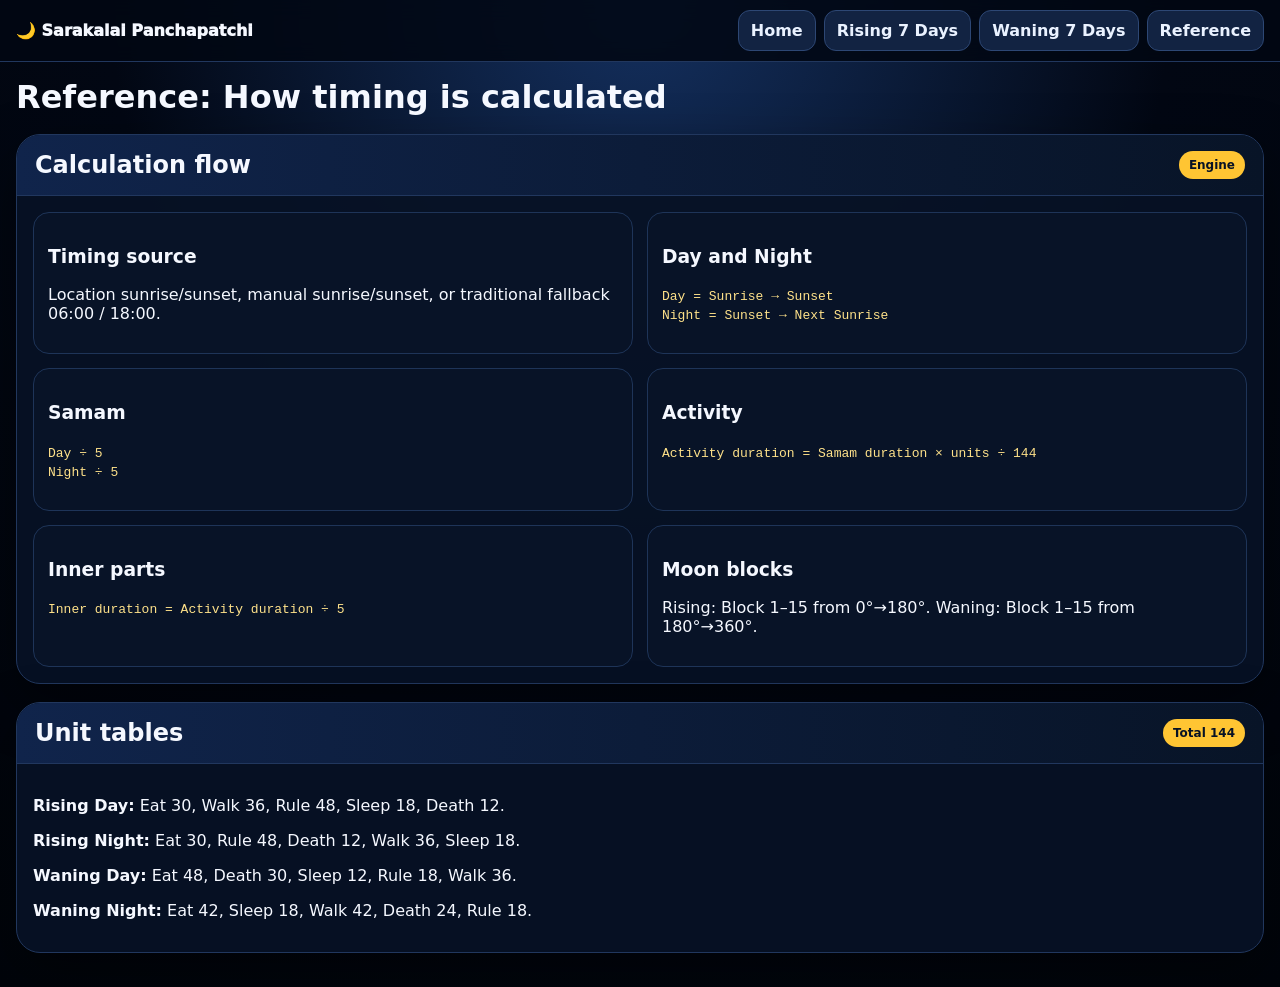
==== reference.html @ bf4cdbe2 "Add files via upload" ====
<!doctype html><html lang="en"><head><meta charset="utf-8"><meta name="viewport" content="width=device-width,initial-scale=1"><title>Panchapatchi Reference</title><link rel="stylesheet" href="assets/css/style.css"></head><body><nav class="nav"><div class="nav-inner"><div class="brand">🌙 Sarakalai Panchapatchi</div><div class="menu"><a class="btn" href="index.html">Home</a><a class="btn" href="rising.html">Rising 7 Days</a><a class="btn" href="waning.html">Waning 7 Days</a><a class="btn" href="reference.html">Reference</a></div></div></nav><main class="wrap"><h1>Reference: How timing is calculated</h1><section class="section"><div class="section-head"><h2>Calculation flow</h2><span class="badge">Engine</span></div><div class="pad ref-grid"><div class="formula"><h3>Timing source</h3><p>Location sunrise/sunset, manual sunrise/sunset, or traditional fallback 06:00 / 18:00.</p></div><div class="formula"><h3>Day and Night</h3><p><code>Day = Sunrise → Sunset</code><br><code>Night = Sunset → Next Sunrise</code></p></div><div class="formula"><h3>Samam</h3><p><code>Day ÷ 5</code><br><code>Night ÷ 5</code></p></div><div class="formula"><h3>Activity</h3><p><code>Activity duration = Samam duration × units ÷ 144</code></p></div><div class="formula"><h3>Inner parts</h3><p><code>Inner duration = Activity duration ÷ 5</code></p></div><div class="formula"><h3>Moon blocks</h3><p>Rising: Block 1–15 from 0°→180°. Waning: Block 1–15 from 180°→360°.</p></div></div></section><section class="section"><div class="section-head"><h2>Unit tables</h2><span class="badge">Total 144</span></div><div class="pad"><p><b>Rising Day:</b> Eat 30, Walk 36, Rule 48, Sleep 18, Death 12.</p><p><b>Rising Night:</b> Eat 30, Rule 48, Death 12, Walk 36, Sleep 18.</p><p><b>Waning Day:</b> Eat 48, Death 30, Sleep 12, Rule 18, Walk 36.</p><p><b>Waning Night:</b> Eat 42, Sleep 18, Walk 42, Death 24, Rule 18.</p></div></section></main><script src="assets/js/app.js"></script></body></html>
---- assets/css/style.css ----
:root{--bg:#020713;--panel:#071225;--line:#21375e;--text:#f5f8ff;--muted:#a9bee6;--gold:#ffc533;--red:#ff668a;--blue:#4cc9ff;--green:#3ee6ad;--violet:#ad8cff}
*{box-sizing:border-box}body{margin:0;background:radial-gradient(circle at top,#14305f 0,#020713 45%,#01040a 100%);color:var(--text);font-family:system-ui,-apple-system,Segoe UI,sans-serif}.wrap{max-width:1450px;margin:auto;padding:16px}.nav{position:sticky;top:0;z-index:20;background:#020713dd;backdrop-filter:blur(10px);border-bottom:1px solid var(--line)}.nav-inner{max-width:1450px;margin:auto;padding:10px 16px;display:flex;justify-content:space-between;gap:10px;align-items:center}.brand{font-weight:950}.menu{display:flex;gap:8px;flex-wrap:wrap}.btn,button{background:#122342;color:#eaf2ff;border:1px solid #2d4774;padding:10px 12px;border-radius:12px;font-weight:900;text-decoration:none;cursor:pointer}.primary{background:var(--gold)!important;color:#071225!important}.hero{display:grid;grid-template-columns:1.2fr .8fr;gap:18px;margin-top:18px}.panel,.section{border:1px solid var(--line);background:#071225ee;border-radius:24px;box-shadow:0 20px 55px #0006;overflow:hidden}.pad{padding:16px}h1{margin:0 0 8px;font-size:32px}.lead{color:var(--muted);line-height:1.45}.section{margin:18px 0}.section-head{padding:16px 18px;background:linear-gradient(90deg,#10244b,#081427);display:flex;justify-content:space-between;gap:12px;align-items:center;border-bottom:1px solid var(--line)}.section-head h2{margin:0}.badge{background:var(--gold);color:#071225;border-radius:999px;padding:7px 10px;font-weight:900;font-size:12px}.current{border-color:var(--gold);box-shadow:0 0 38px #ffc53322}.current-grid{display:grid;grid-template-columns:118px 1fr;gap:16px;align-items:center}.current-icon{font-size:76px;width:118px;height:118px;border-radius:30px;background:#101f3c;display:grid;place-items:center;border:1px solid #324c78}.current-title{font-size:27px;font-weight:950}.current-path{color:var(--muted);font-size:13px}.big-count{font-size:34px;font-weight:950;color:var(--gold);margin-top:8px}.progress{height:12px;background:#071123;border:1px solid #20385e;border-radius:99px;overflow:hidden;margin-top:12px}.bar{height:100%;background:linear-gradient(90deg,var(--gold),#fff0a0);width:0%}.micro-grid{display:grid;grid-template-columns:repeat(5,1fr);gap:8px;margin-top:12px}.micro{border:1px solid #2b4169;background:#0c1930;border-radius:14px;padding:9px;text-align:center;font-size:12px;font-weight:900}.micro.active{border-color:var(--gold);background:#ffc53322}.micro small{display:block;color:var(--muted);font-size:10px}.stats,.context{display:grid;grid-template-columns:repeat(4,1fr);gap:10px;margin-top:14px}.stat,.context div{background:#091831;border:1px solid #1d3154;border-radius:16px;padding:10px}.stat b,.context small{display:block;font-size:11px;color:var(--muted);text-transform:uppercase}.stat span,.context b{font-weight:900}.controls{display:flex;gap:8px;flex-wrap:wrap;margin-top:14px}.input-panel{background:#091831;border:1px solid #1d3154;border-radius:16px;padding:12px;margin-top:12px}.input-panel input{padding:10px;border-radius:10px;border:1px solid #2d4774;background:#081327;color:white;margin:6px 6px 6px 0}.status{background:#0a1832;border:1px solid #2d4774;border-radius:16px;padding:10px 12px;font-size:13px}.status b{display:block}.moon-wheel{position:relative;height:320px;max-width:360px;margin:auto}.moon-dot{position:absolute;width:36px;height:36px;border-radius:50%;background:#0b1831;border:1px solid #324c78;color:#dbe8ff;display:grid;place-items:center;font-size:11px;font-weight:900}.moon-dot.active{background:var(--gold);color:#071225;box-shadow:0 0 28px #ffc533cc;transform:scale(1.15)}.moon-center{position:absolute;left:50%;top:50%;transform:translate(-50%,-50%);text-align:center}.moon-center .moon{font-size:64px}.moon-center b{display:block}.card-list{display:grid;gap:12px}.timeline-card{border:1px solid #2b4169;background:#0c1930;border-radius:20px;padding:14px}.timeline-card.active{border-color:var(--gold);box-shadow:0 0 25px #ffc53333}.topline{display:flex;justify-content:space-between;color:#bfd3ff;font-size:12px;font-weight:850}.body{display:grid;grid-template-columns:88px 1fr;gap:12px;align-items:center;margin-top:8px}.birdbig{width:88px;height:88px;border-radius:22px;background:#101f3c;display:grid;place-items:center;font-size:56px;border:1px solid #31476e}.name{font-size:21px;font-weight:950}.time{font-weight:850;margin-top:4px}.grid7{display:grid;grid-template-columns:repeat(7,minmax(185px,1fr));gap:12px;padding:14px}.day-card{background:#08152c;border:1px solid #1c3154;border-radius:20px;overflow:hidden}.day-head{padding:12px;background:#0d1d3b;border-bottom:1px solid #20375d}.day-head span{display:block;color:var(--muted);font-size:12px}.birdpair{display:grid;gap:8px;padding:10px}.role-card{background:#0d1930;border:1px solid #263b61;border-radius:18px;padding:10px;text-align:center}.role-card.adhi{border-top:5px solid var(--gold)}.role-card.padu{border-top:5px solid var(--red)}.role-card .emoji{font-size:48px}.role-card .role{font-size:10px;color:var(--muted);font-weight:900}.role-card .bname{font-weight:950}.tree{padding:14px}.tree details{border:1px solid #1d3154;border-radius:16px;background:#08152c;margin:10px 0;overflow:hidden}.tree summary{cursor:pointer;padding:12px 14px;font-weight:950;background:#0d1d3b}.tree details details{margin:10px 12px;background:#0a1832}.samam{padding:14px 16px;border-top:1px solid #172945}.samam-title{display:flex;justify-content:space-between;margin-bottom:10px}.card-row{display:flex;gap:10px;overflow-x:auto}.mini-card{min-width:190px;border:1px solid #2b4169;background:#0c1930;border-radius:18px;padding:12px}.bird-img{height:88px;font-size:56px;display:grid;place-items:center;border-radius:18px;background:#101f3c;border:1px solid #31476e}.activity{font-size:18px;font-weight:950}.units{font-size:22px;color:var(--gold);font-weight:950}.eat{border-top:5px solid var(--gold)}.walk{border-top:5px solid var(--blue)}.rule{border-top:5px solid var(--green)}.sleep{border-top:5px solid var(--violet)}.death{border-top:5px solid var(--red)}.ref-grid{display:grid;grid-template-columns:repeat(2,1fr);gap:14px}.formula{background:#081327;border:1px solid #1e3458;border-radius:16px;padding:14px}.formula code{color:#ffe28a}@media(max-width:1050px){.hero{grid-template-columns:1fr}.grid7{grid-template-columns:repeat(3,1fr)}.ref-grid{grid-template-columns:1fr}}@media(max-width:760px){.wrap{padding:12px}.nav-inner{align-items:flex-start;flex-direction:column}.grid7{grid-template-columns:1fr}.current-grid{grid-template-columns:88px 1fr}.current-icon{width:88px;height:88px;font-size:56px}.stats,.context{grid-template-columns:repeat(2,1fr)}h1{font-size:25px}.big-count{font-size:27px}.body{grid-template-columns:72px 1fr}.birdbig{width:72px;height:72px;font-size:46px}}

.moon-card-detail{margin-top:12px}
.tithi-track{position:relative;height:230px;margin-top:12px;border:1px solid #21375e;border-radius:28px;background:linear-gradient(180deg,#08152c,#050b18);overflow:hidden}
.tithi-row{position:absolute;left:12px;right:12px;display:grid;grid-template-columns:repeat(16,1fr);gap:4px}
.tithi-row.top{top:18px}.tithi-row.bottom{bottom:18px}
.tithi-item{min-width:0;border:1px solid #263b61;background:#0d1930;border-radius:14px;padding:7px 4px;text-align:center;font-size:10px;font-weight:900;color:#cfe0ff}
.tithi-item .emoji{display:block;font-size:19px;line-height:1.1;margin-bottom:2px}
.tithi-item.active{background:var(--gold);color:#071225;border-color:var(--gold);box-shadow:0 0 24px rgba(255,197,51,.65);transform:scale(1.05)}
.tithi-line-label{position:absolute;left:50%;transform:translateX(-50%);font-size:12px;color:var(--muted);font-weight:900;text-align:center}
.tithi-line-label.top-label{top:105px}.tithi-line-label.bottom-label{top:126px}
.moon-detail-grid{display:grid;grid-template-columns:repeat(2,1fr);gap:8px;margin-top:12px}
.moon-detail-grid div{background:#091831;border:1px solid #1d3154;border-radius:14px;padding:10px}
.moon-detail-grid small{display:block;color:var(--muted);font-size:10px;text-transform:uppercase;font-weight:900}
.moon-detail-grid b{display:block;margin-top:3px;font-size:14px}
@media(max-width:760px){
.tithi-track{height:280px}.tithi-row{grid-template-columns:repeat(8,1fr)}
.tithi-row.top{top:12px}.tithi-row.bottom{bottom:12px}
.tithi-line-label.top-label{top:129px}.tithi-line-label.bottom-label{top:151px}
.moon-detail-grid{grid-template-columns:1fr}
}

.live-card{border:1px solid var(--gold);background:linear-gradient(180deg,#0d1b35,#050b18);border-radius:26px;box-shadow:0 0 42px rgba(255,197,51,.18);overflow:hidden}
.live-card-head{display:flex;justify-content:space-between;gap:12px;align-items:flex-start;padding:16px 18px;border-bottom:1px solid #263b61;background:linear-gradient(90deg,#10244b,#081427)}
.live-card-head h1{font-size:24px;margin:0 0 4px}.live-card-head .tithi-title{color:var(--gold);font-weight:950;font-size:18px}.tiny-btn{padding:8px 10px;font-size:12px;border-radius:999px}.live-section{padding:14px 18px;border-bottom:1px solid #172945}.live-section:last-child{border-bottom:0}
.tithi-strip{display:flex;align-items:center;gap:6px;overflow-x:auto;padding:6px 2px}.tithi-dot{min-width:24px;height:24px;border-radius:50%;background:#0d1930;border:1px solid #31476e;display:grid;place-items:center;font-size:10px;font-weight:900;color:#cfe0ff}.tithi-dot.active{background:var(--gold);color:#071225;border-color:var(--gold);box-shadow:0 0 22px rgba(255,197,51,.7);transform:scale(1.15)}.tithi-end{font-size:12px;color:var(--muted);font-weight:900;white-space:nowrap}.tithi-caption{text-align:center;color:var(--muted);font-size:11px;font-weight:900;margin-top:4px}
.live-info-grid{display:grid;grid-template-columns:repeat(2,1fr);gap:8px}.live-info-grid div{background:#091831;border:1px solid #1d3154;border-radius:14px;padding:10px}.live-info-grid small{display:block;color:var(--muted);font-size:10px;text-transform:uppercase;font-weight:900}.live-info-grid b{display:block;margin-top:3px;font-size:14px}
.role-inline{display:grid;grid-template-columns:repeat(3,1fr);gap:8px}.role-inline div{background:#091831;border:1px solid #1d3154;border-radius:14px;padding:10px}.role-inline small{display:block;color:var(--muted);font-size:10px;text-transform:uppercase;font-weight:900}.role-inline b{display:block;margin-top:3px}.activity-live{display:grid;grid-template-columns:92px 1fr;gap:14px;align-items:center}.activity-live .bird-now{width:92px;height:92px;border-radius:24px;background:#101f3c;border:1px solid #31476e;display:grid;place-items:center;font-size:60px}.activity-name{font-size:25px;font-weight:950}.remaining{font-size:31px;color:var(--gold);font-weight:950;margin:6px 0}.duration-line{color:#dbe8ff;font-weight:900;margin-bottom:8px}.percent-line{color:var(--muted);font-size:12px;font-weight:900;margin-top:5px}.inner-dots{display:flex;gap:8px;margin-top:12px;align-items:center}.inner-dot{width:24px;height:24px;border-radius:50%;border:1px solid #31476e;background:#0d1930}.inner-dot.done{background:#31476e}.inner-dot.active{background:var(--gold);border-color:var(--gold);box-shadow:0 0 18px rgba(255,197,51,.7);transform:scale(1.18)}
@media(max-width:760px){.activity-live{grid-template-columns:74px 1fr}.activity-live .bird-now{width:74px;height:74px;font-size:48px}.activity-name{font-size:20px}.remaining{font-size:25px}.role-inline{grid-template-columns:1fr}.live-info-grid{grid-template-columns:1fr}}
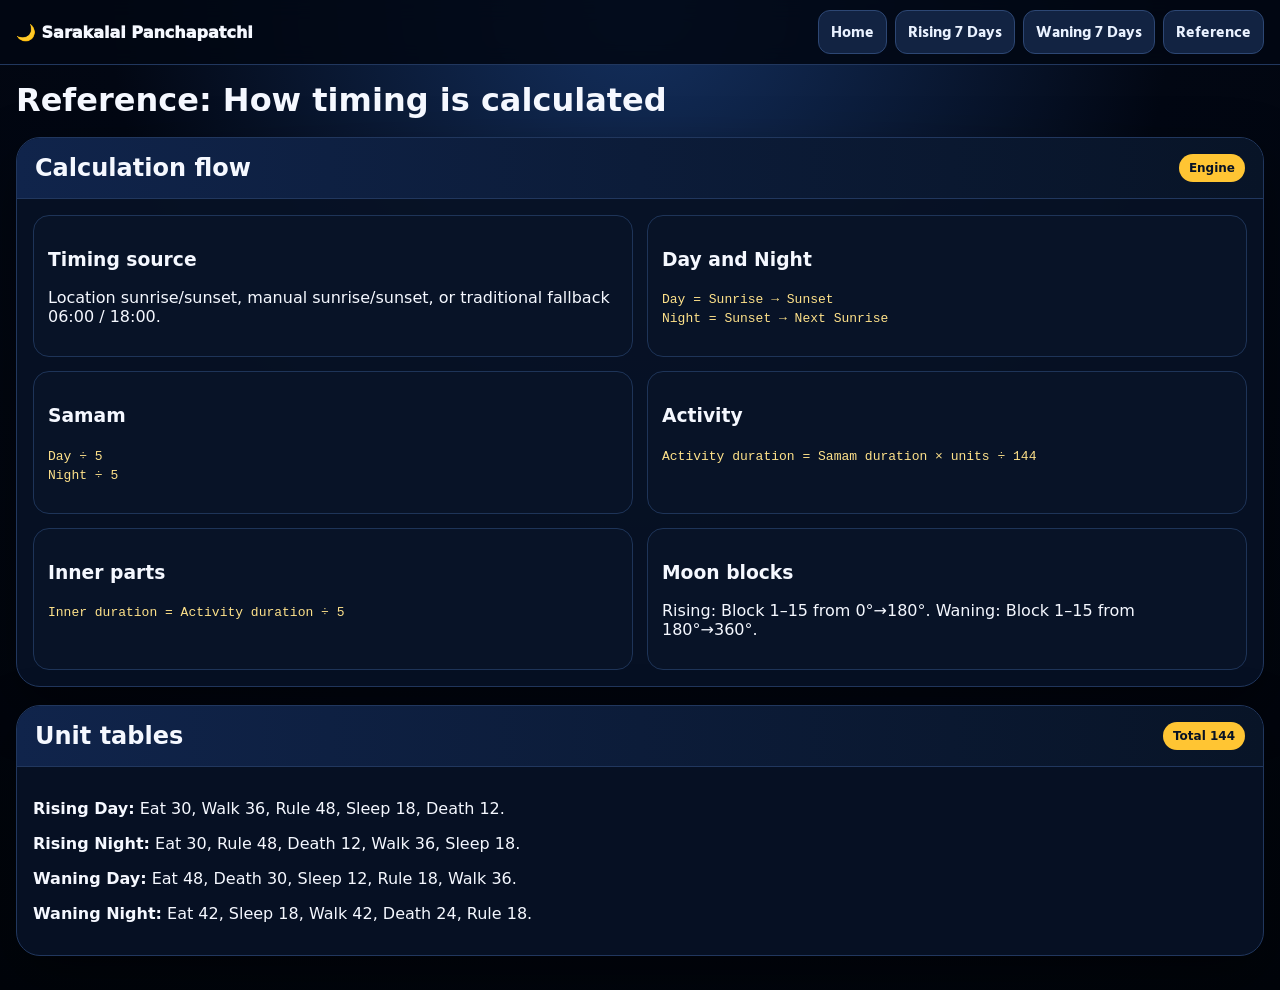
==== commit a77376d8: "Add files via upload" ====
--- a/reference.html
+++ b/reference.html
@@ -1 +1,7 @@
-<!doctype html><html lang="en"><head><meta charset="utf-8"><meta name="viewport" content="width=device-width,initial-scale=1"><title>Panchapatchi Reference</title><link rel="stylesheet" href="assets/css/style.css"></head><body><nav class="nav"><div class="nav-inner"><div class="brand">🌙 Sarakalai Panchapatchi</div><div class="menu"><a class="btn" href="index.html">Home</a><a class="btn" href="rising.html">Rising 7 Days</a><a class="btn" href="waning.html">Waning 7 Days</a><a class="btn" href="reference.html">Reference</a></div></div></nav><main class="wrap"><h1>Reference: How timing is calculated</h1><section class="section"><div class="section-head"><h2>Calculation flow</h2><span class="badge">Engine</span></div><div class="pad ref-grid"><div class="formula"><h3>Timing source</h3><p>Location sunrise/sunset, manual sunrise/sunset, or traditional fallback 06:00 / 18:00.</p></div><div class="formula"><h3>Day and Night</h3><p><code>Day = Sunrise → Sunset</code><br><code>Night = Sunset → Next Sunrise</code></p></div><div class="formula"><h3>Samam</h3><p><code>Day ÷ 5</code><br><code>Night ÷ 5</code></p></div><div class="formula"><h3>Activity</h3><p><code>Activity duration = Samam duration × units ÷ 144</code></p></div><div class="formula"><h3>Inner parts</h3><p><code>Inner duration = Activity duration ÷ 5</code></p></div><div class="formula"><h3>Moon blocks</h3><p>Rising: Block 1–15 from 0°→180°. Waning: Block 1–15 from 180°→360°.</p></div></div></section><section class="section"><div class="section-head"><h2>Unit tables</h2><span class="badge">Total 144</span></div><div class="pad"><p><b>Rising Day:</b> Eat 30, Walk 36, Rule 48, Sleep 18, Death 12.</p><p><b>Rising Night:</b> Eat 30, Rule 48, Death 12, Walk 36, Sleep 18.</p><p><b>Waning Day:</b> Eat 48, Death 30, Sleep 12, Rule 18, Walk 36.</p><p><b>Waning Night:</b> Eat 42, Sleep 18, Walk 42, Death 24, Rule 18.</p></div></section></main><script src="assets/js/app.js"></script></body></html>+<!doctype html><html lang="en"><head><meta charset="utf-8"><meta name="viewport" content="width=device-width,initial-scale=1"><title>Panchapatchi Reference</title><link rel="stylesheet" href="assets/css/style.css"></head><body><nav class="nav"><div class="nav-inner"><div class="brand">🌙 Sarakalai Panchapatchi</div><div class="menu"><a class="btn" href="index.html">Home</a><a class="btn" href="rising.html">Rising 7 Days</a><a class="btn" href="waning.html">Waning 7 Days</a><a class="btn" href="reference.html">Reference</a></div></div></nav><main class="wrap"><h1>Reference: How timing is calculated</h1><section class="section"><div class="section-head"><h2>Calculation flow</h2><span class="badge">Engine</span></div><div class="pad ref-grid"><div class="formula"><h3>Timing source</h3><p>Location sunrise/sunset, manual sunrise/sunset, or traditional fallback 06:00 / 18:00.</p></div><div class="formula"><h3>Day and Night</h3><p><code>Day = Sunrise → Sunset</code><br><code>Night = Sunset → Next Sunrise</code></p></div><div class="formula"><h3>Samam</h3><p><code>Day ÷ 5</code><br><code>Night ÷ 5</code></p></div><div class="formula"><h3>Activity</h3><p><code>Activity duration = Samam duration × units ÷ 144</code></p></div><div class="formula"><h3>Inner parts</h3><p><code>Inner duration = Activity duration ÷ 5</code></p></div><div class="formula"><h3>Moon blocks</h3><p>Rising: Block 1–15 from 0°→180°. Waning: Block 1–15 from 180°→360°.</p></div></div></section><section class="section"><div class="section-head"><h2>Unit tables</h2><span class="badge">Total 144</span></div><div class="pad"><p><b>Rising Day:</b> Eat 30, Walk 36, Rule 48, Sleep 18, Death 12.</p><p><b>Rising Night:</b> Eat 30, Rule 48, Death 12, Walk 36, Sleep 18.</p><p><b>Waning Day:</b> Eat 48, Death 30, Sleep 12, Rule 18, Walk 36.</p><p><b>Waning Night:</b> Eat 42, Sleep 18, Walk 42, Death 24, Rule 18.</p></div></section></main><script src="assets/js/app.js"></script><div class="mobile-bottom-nav">
+<a class="" href="index.html"><span class="ico">🏠</span><span>Live</span></a>
+<a class="" href="rising.html"><span class="ico">🌔</span><span>Rising</span></a>
+<a class="" href="waning.html"><span class="ico">🌘</span><span>Waning</span></a>
+<a class="active" href="reference.html"><span class="ico">📖</span><span>Info</span></a>
+</div>
+</body></html>
--- a/assets/css/style.css
+++ b/assets/css/style.css
@@ -1,3 +1,74 @@
+
+@import url('https://fonts.googleapis.com/css2?family=Hind+Madurai:wght@300;400;500;600;700&display=swap');
+
+body,
+button,
+input,
+.btn,
+.live-card,
+.timeline-card,
+.day-card,
+.mini-card {
+  font-family: "Hind Madurai", system-ui, -apple-system, "Segoe UI", sans-serif;
+}
+
+.mobile-bottom-nav{display:none}
+
+@media(max-width:760px){
+  body{padding-bottom:82px}
+  .nav{
+    position:static;
+    border-bottom:0;
+    background:transparent;
+    backdrop-filter:none;
+  }
+  .nav-inner{
+    padding:8px 12px 0;
+  }
+  .nav .menu{
+    display:none;
+  }
+  .brand{
+    font-size:13px;
+    opacity:.9;
+  }
+  .mobile-bottom-nav{
+    position:fixed;
+    z-index:100;
+    left:10px;
+    right:10px;
+    bottom:10px;
+    display:grid;
+    grid-template-columns:repeat(4,1fr);
+    gap:6px;
+    padding:8px;
+    border:1px solid #2d4774;
+    border-radius:22px;
+    background:rgba(5,12,25,.92);
+    backdrop-filter:blur(18px);
+    box-shadow:0 12px 40px rgba(0,0,0,.45);
+  }
+  .mobile-bottom-nav a{
+    text-decoration:none;
+    color:#cfe0ff;
+    display:grid;
+    place-items:center;
+    gap:2px;
+    border-radius:16px;
+    padding:7px 4px;
+    font-size:11px;
+    font-weight:900;
+  }
+  .mobile-bottom-nav a .ico{
+    font-size:18px;
+    line-height:1;
+  }
+  .mobile-bottom-nav a.active{
+    background:var(--gold);
+    color:#071225;
+  }
+}
+
 
 :root{--bg:#020713;--panel:#071225;--line:#21375e;--text:#f5f8ff;--muted:#a9bee6;--gold:#ffc533;--red:#ff668a;--blue:#4cc9ff;--green:#3ee6ad;--violet:#ad8cff}
 *{box-sizing:border-box}body{margin:0;background:radial-gradient(circle at top,#14305f 0,#020713 45%,#01040a 100%);color:var(--text);font-family:system-ui,-apple-system,Segoe UI,sans-serif}.wrap{max-width:1450px;margin:auto;padding:16px}.nav{position:sticky;top:0;z-index:20;background:#020713dd;backdrop-filter:blur(10px);border-bottom:1px solid var(--line)}.nav-inner{max-width:1450px;margin:auto;padding:10px 16px;display:flex;justify-content:space-between;gap:10px;align-items:center}.brand{font-weight:950}.menu{display:flex;gap:8px;flex-wrap:wrap}.btn,button{background:#122342;color:#eaf2ff;border:1px solid #2d4774;padding:10px 12px;border-radius:12px;font-weight:900;text-decoration:none;cursor:pointer}.primary{background:var(--gold)!important;color:#071225!important}.hero{display:grid;grid-template-columns:1.2fr .8fr;gap:18px;margin-top:18px}.panel,.section{border:1px solid var(--line);background:#071225ee;border-radius:24px;box-shadow:0 20px 55px #0006;overflow:hidden}.pad{padding:16px}h1{margin:0 0 8px;font-size:32px}.lead{color:var(--muted);line-height:1.45}.section{margin:18px 0}.section-head{padding:16px 18px;background:linear-gradient(90deg,#10244b,#081427);display:flex;justify-content:space-between;gap:12px;align-items:center;border-bottom:1px solid var(--line)}.section-head h2{margin:0}.badge{background:var(--gold);color:#071225;border-radius:999px;padding:7px 10px;font-weight:900;font-size:12px}.current{border-color:var(--gold);box-shadow:0 0 38px #ffc53322}.current-grid{display:grid;grid-template-columns:118px 1fr;gap:16px;align-items:center}.current-icon{font-size:76px;width:118px;height:118px;border-radius:30px;background:#101f3c;display:grid;place-items:center;border:1px solid #324c78}.current-title{font-size:27px;font-weight:950}.current-path{color:var(--muted);font-size:13px}.big-count{font-size:34px;font-weight:950;color:var(--gold);margin-top:8px}.progress{height:12px;background:#071123;border:1px solid #20385e;border-radius:99px;overflow:hidden;margin-top:12px}.bar{height:100%;background:linear-gradient(90deg,var(--gold),#fff0a0);width:0%}.micro-grid{display:grid;grid-template-columns:repeat(5,1fr);gap:8px;margin-top:12px}.micro{border:1px solid #2b4169;background:#0c1930;border-radius:14px;padding:9px;text-align:center;font-size:12px;font-weight:900}.micro.active{border-color:var(--gold);background:#ffc53322}.micro small{display:block;color:var(--muted);font-size:10px}.stats,.context{display:grid;grid-template-columns:repeat(4,1fr);gap:10px;margin-top:14px}.stat,.context div{background:#091831;border:1px solid #1d3154;border-radius:16px;padding:10px}.stat b,.context small{display:block;font-size:11px;color:var(--muted);text-transform:uppercase}.stat span,.context b{font-weight:900}.controls{display:flex;gap:8px;flex-wrap:wrap;margin-top:14px}.input-panel{background:#091831;border:1px solid #1d3154;border-radius:16px;padding:12px;margin-top:12px}.input-panel input{padding:10px;border-radius:10px;border:1px solid #2d4774;background:#081327;color:white;margin:6px 6px 6px 0}.status{background:#0a1832;border:1px solid #2d4774;border-radius:16px;padding:10px 12px;font-size:13px}.status b{display:block}.moon-wheel{position:relative;height:320px;max-width:360px;margin:auto}.moon-dot{position:absolute;width:36px;height:36px;border-radius:50%;background:#0b1831;border:1px solid #324c78;color:#dbe8ff;display:grid;place-items:center;font-size:11px;font-weight:900}.moon-dot.active{background:var(--gold);color:#071225;box-shadow:0 0 28px #ffc533cc;transform:scale(1.15)}.moon-center{position:absolute;left:50%;top:50%;transform:translate(-50%,-50%);text-align:center}.moon-center .moon{font-size:64px}.moon-center b{display:block}.card-list{display:grid;gap:12px}.timeline-card{border:1px solid #2b4169;background:#0c1930;border-radius:20px;padding:14px}.timeline-card.active{border-color:var(--gold);box-shadow:0 0 25px #ffc53333}.topline{display:flex;justify-content:space-between;color:#bfd3ff;font-size:12px;font-weight:850}.body{display:grid;grid-template-columns:88px 1fr;gap:12px;align-items:center;margin-top:8px}.birdbig{width:88px;height:88px;border-radius:22px;background:#101f3c;display:grid;place-items:center;font-size:56px;border:1px solid #31476e}.name{font-size:21px;font-weight:950}.time{font-weight:850;margin-top:4px}.grid7{display:grid;grid-template-columns:repeat(7,minmax(185px,1fr));gap:12px;padding:14px}.day-card{background:#08152c;border:1px solid #1c3154;border-radius:20px;overflow:hidden}.day-head{padding:12px;background:#0d1d3b;border-bottom:1px solid #20375d}.day-head span{display:block;color:var(--muted);font-size:12px}.birdpair{display:grid;gap:8px;padding:10px}.role-card{background:#0d1930;border:1px solid #263b61;border-radius:18px;padding:10px;text-align:center}.role-card.adhi{border-top:5px solid var(--gold)}.role-card.padu{border-top:5px solid var(--red)}.role-card .emoji{font-size:48px}.role-card .role{font-size:10px;color:var(--muted);font-weight:900}.role-card .bname{font-weight:950}.tree{padding:14px}.tree details{border:1px solid #1d3154;border-radius:16px;background:#08152c;margin:10px 0;overflow:hidden}.tree summary{cursor:pointer;padding:12px 14px;font-weight:950;background:#0d1d3b}.tree details details{margin:10px 12px;background:#0a1832}.samam{padding:14px 16px;border-top:1px solid #172945}.samam-title{display:flex;justify-content:space-between;margin-bottom:10px}.card-row{display:flex;gap:10px;overflow-x:auto}.mini-card{min-width:190px;border:1px solid #2b4169;background:#0c1930;border-radius:18px;padding:12px}.bird-img{height:88px;font-size:56px;display:grid;place-items:center;border-radius:18px;background:#101f3c;border:1px solid #31476e}.activity{font-size:18px;font-weight:950}.units{font-size:22px;color:var(--gold);font-weight:950}.eat{border-top:5px solid var(--gold)}.walk{border-top:5px solid var(--blue)}.rule{border-top:5px solid var(--green)}.sleep{border-top:5px solid var(--violet)}.death{border-top:5px solid var(--red)}.ref-grid{display:grid;grid-template-columns:repeat(2,1fr);gap:14px}.formula{background:#081327;border:1px solid #1e3458;border-radius:16px;padding:14px}.formula code{color:#ffe28a}@media(max-width:1050px){.hero{grid-template-columns:1fr}.grid7{grid-template-columns:repeat(3,1fr)}.ref-grid{grid-template-columns:1fr}}@media(max-width:760px){.wrap{padding:12px}.nav-inner{align-items:flex-start;flex-direction:column}.grid7{grid-template-columns:1fr}.current-grid{grid-template-columns:88px 1fr}.current-icon{width:88px;height:88px;font-size:56px}.stats,.context{grid-template-columns:repeat(2,1fr)}h1{font-size:25px}.big-count{font-size:27px}.body{grid-template-columns:72px 1fr}.birdbig{width:72px;height:72px;font-size:46px}}
@@ -29,3 +100,32 @@
 .live-info-grid{display:grid;grid-template-columns:repeat(2,1fr);gap:8px}.live-info-grid div{background:#091831;border:1px solid #1d3154;border-radius:14px;padding:10px}.live-info-grid small{display:block;color:var(--muted);font-size:10px;text-transform:uppercase;font-weight:900}.live-info-grid b{display:block;margin-top:3px;font-size:14px}
 .role-inline{display:grid;grid-template-columns:repeat(3,1fr);gap:8px}.role-inline div{background:#091831;border:1px solid #1d3154;border-radius:14px;padding:10px}.role-inline small{display:block;color:var(--muted);font-size:10px;text-transform:uppercase;font-weight:900}.role-inline b{display:block;margin-top:3px}.activity-live{display:grid;grid-template-columns:92px 1fr;gap:14px;align-items:center}.activity-live .bird-now{width:92px;height:92px;border-radius:24px;background:#101f3c;border:1px solid #31476e;display:grid;place-items:center;font-size:60px}.activity-name{font-size:25px;font-weight:950}.remaining{font-size:31px;color:var(--gold);font-weight:950;margin:6px 0}.duration-line{color:#dbe8ff;font-weight:900;margin-bottom:8px}.percent-line{color:var(--muted);font-size:12px;font-weight:900;margin-top:5px}.inner-dots{display:flex;gap:8px;margin-top:12px;align-items:center}.inner-dot{width:24px;height:24px;border-radius:50%;border:1px solid #31476e;background:#0d1930}.inner-dot.done{background:#31476e}.inner-dot.active{background:var(--gold);border-color:var(--gold);box-shadow:0 0 18px rgba(255,197,51,.7);transform:scale(1.18)}
 @media(max-width:760px){.activity-live{grid-template-columns:74px 1fr}.activity-live .bird-now{width:74px;height:74px;font-size:48px}.activity-name{font-size:20px}.remaining{font-size:25px}.role-inline{grid-template-columns:1fr}.live-info-grid{grid-template-columns:1fr}}
+
+
+.star-combo{
+  background:#091831;
+  border:1px solid #1d3154;
+  border-radius:16px;
+  padding:11px;
+}
+.star-combo .star-name{font-size:16px;font-weight:950}
+.star-combo .star-sub{color:var(--muted);font-weight:900;font-size:13px;margin-top:2px}
+.role-split{
+  display:grid;
+  grid-template-columns:1fr 1fr;
+  gap:8px;
+}
+.role-split .role-box{
+  background:#091831;
+  border:1px solid #1d3154;
+  border-radius:16px;
+  padding:10px;
+  text-align:center;
+}
+.role-split .role-box .emoji{font-size:30px}
+.role-split .role-box small{display:block;color:var(--muted);font-size:10px;text-transform:uppercase;font-weight:900}
+.role-split .role-box b{display:block;font-size:14px}
+@media(max-width:760px){
+  .live-info-grid{display:block}
+  .live-info-grid > div:not(.star-combo){display:none}
+}
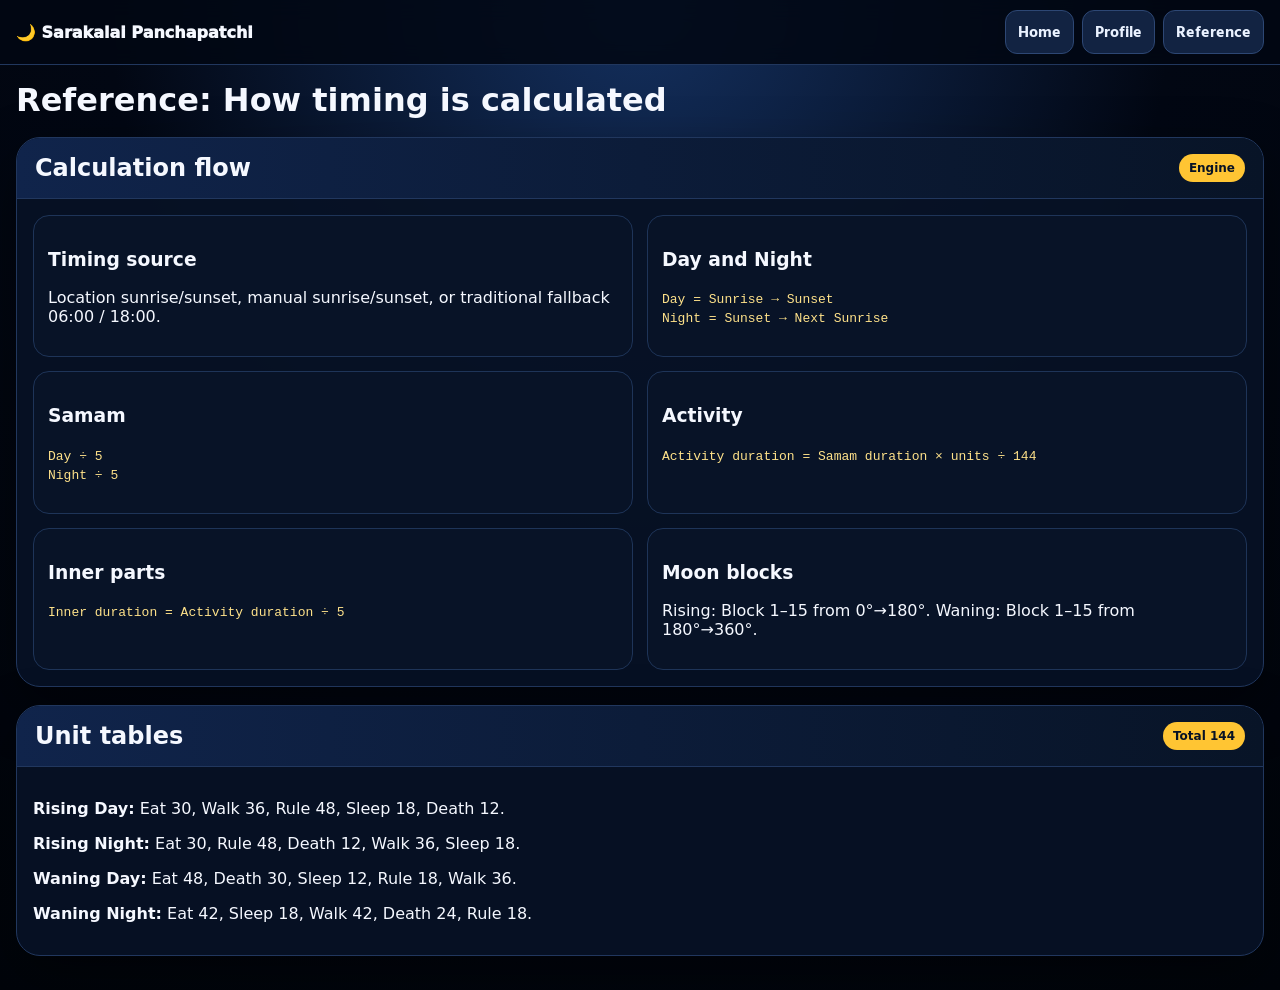
==== commit 05d96f1a: "Add files via upload" ====
--- a/reference.html
+++ b/reference.html
@@ -1,7 +1,6 @@
-<!doctype html><html lang="en"><head><meta charset="utf-8"><meta name="viewport" content="width=device-width,initial-scale=1"><title>Panchapatchi Reference</title><link rel="stylesheet" href="assets/css/style.css"></head><body><nav class="nav"><div class="nav-inner"><div class="brand">🌙 Sarakalai Panchapatchi</div><div class="menu"><a class="btn" href="index.html">Home</a><a class="btn" href="rising.html">Rising 7 Days</a><a class="btn" href="waning.html">Waning 7 Days</a><a class="btn" href="reference.html">Reference</a></div></div></nav><main class="wrap"><h1>Reference: How timing is calculated</h1><section class="section"><div class="section-head"><h2>Calculation flow</h2><span class="badge">Engine</span></div><div class="pad ref-grid"><div class="formula"><h3>Timing source</h3><p>Location sunrise/sunset, manual sunrise/sunset, or traditional fallback 06:00 / 18:00.</p></div><div class="formula"><h3>Day and Night</h3><p><code>Day = Sunrise → Sunset</code><br><code>Night = Sunset → Next Sunrise</code></p></div><div class="formula"><h3>Samam</h3><p><code>Day ÷ 5</code><br><code>Night ÷ 5</code></p></div><div class="formula"><h3>Activity</h3><p><code>Activity duration = Samam duration × units ÷ 144</code></p></div><div class="formula"><h3>Inner parts</h3><p><code>Inner duration = Activity duration ÷ 5</code></p></div><div class="formula"><h3>Moon blocks</h3><p>Rising: Block 1–15 from 0°→180°. Waning: Block 1–15 from 180°→360°.</p></div></div></section><section class="section"><div class="section-head"><h2>Unit tables</h2><span class="badge">Total 144</span></div><div class="pad"><p><b>Rising Day:</b> Eat 30, Walk 36, Rule 48, Sleep 18, Death 12.</p><p><b>Rising Night:</b> Eat 30, Rule 48, Death 12, Walk 36, Sleep 18.</p><p><b>Waning Day:</b> Eat 48, Death 30, Sleep 12, Rule 18, Walk 36.</p><p><b>Waning Night:</b> Eat 42, Sleep 18, Walk 42, Death 24, Rule 18.</p></div></section></main><script src="assets/js/app.js"></script><div class="mobile-bottom-nav">
+<!doctype html><html lang="en"><head><meta charset="utf-8"><meta name="viewport" content="width=device-width,initial-scale=1"><title>Panchapatchi Reference</title><link rel="stylesheet" href="assets/css/style.css"></head><body><nav class="nav"><div class="nav-inner"><div class="brand">🌙 Sarakalai Panchapatchi</div><div class="menu"><a class="btn" href="index.html">Home</a><a class="btn" href="profile.html">Profile</a><a class="btn" href="reference.html">Reference</a></div></div></nav><main class="wrap"><h1>Reference: How timing is calculated</h1><section class="section"><div class="section-head"><h2>Calculation flow</h2><span class="badge">Engine</span></div><div class="pad ref-grid"><div class="formula"><h3>Timing source</h3><p>Location sunrise/sunset, manual sunrise/sunset, or traditional fallback 06:00 / 18:00.</p></div><div class="formula"><h3>Day and Night</h3><p><code>Day = Sunrise → Sunset</code><br><code>Night = Sunset → Next Sunrise</code></p></div><div class="formula"><h3>Samam</h3><p><code>Day ÷ 5</code><br><code>Night ÷ 5</code></p></div><div class="formula"><h3>Activity</h3><p><code>Activity duration = Samam duration × units ÷ 144</code></p></div><div class="formula"><h3>Inner parts</h3><p><code>Inner duration = Activity duration ÷ 5</code></p></div><div class="formula"><h3>Moon blocks</h3><p>Rising: Block 1–15 from 0°→180°. Waning: Block 1–15 from 180°→360°.</p></div></div></section><section class="section"><div class="section-head"><h2>Unit tables</h2><span class="badge">Total 144</span></div><div class="pad"><p><b>Rising Day:</b> Eat 30, Walk 36, Rule 48, Sleep 18, Death 12.</p><p><b>Rising Night:</b> Eat 30, Rule 48, Death 12, Walk 36, Sleep 18.</p><p><b>Waning Day:</b> Eat 48, Death 30, Sleep 12, Rule 18, Walk 36.</p><p><b>Waning Night:</b> Eat 42, Sleep 18, Walk 42, Death 24, Rule 18.</p></div></section></main><script src="assets/js/app.js"></script><div class="mobile-bottom-nav">
 <a class="" href="index.html"><span class="ico">🏠</span><span>Live</span></a>
-<a class="" href="rising.html"><span class="ico">🌔</span><span>Rising</span></a>
-<a class="" href="waning.html"><span class="ico">🌘</span><span>Waning</span></a>
+<a class="" href="profile.html"><span class="ico">👤</span><span>Profile</span></a>
 <a class="active" href="reference.html"><span class="ico">📖</span><span>Info</span></a>
 </div>
 </body></html>
--- a/assets/css/style.css
+++ b/assets/css/style.css
@@ -129,3 +129,227 @@
   .live-info-grid{display:block}
   .live-info-grid > div:not(.star-combo){display:none}
 }
+
+/* v032 compact live-card redesign */
+.live-card.v032{overflow:hidden}
+.live-card-head.v032-head{align-items:center;padding:12px 14px}
+.v032-title-line{display:flex;gap:8px;align-items:center;flex-wrap:wrap;font-size:20px;font-weight:950}
+.v032-meta-line{display:flex;gap:14px;flex-wrap:wrap;color:#dbe8ff;font-weight:900;font-size:13px;margin-top:4px}
+.v032-meta-line span{white-space:nowrap}.v032-change{margin-left:auto;white-space:nowrap}
+.v032-birds{display:grid;grid-template-columns:1fr 1fr;gap:10px;margin-bottom:10px}
+.v032-bird-box{background:#091831;border:1px solid #1d3154;border-radius:16px;padding:10px;text-align:center}
+.v032-bird-box small{display:block;color:var(--muted);font-size:10px;text-transform:uppercase;font-weight:900;margin-bottom:3px}
+.v032-bird-box .emoji{font-size:36px;line-height:1}.v032-bird-box b{display:block;margin-top:4px;font-size:15px}
+.v032-separator{height:1px;background:#2d4774;margin:10px 0}
+.v032-tithi-line{display:flex;align-items:center;gap:6px;overflow-x:auto;padding:4px 0 2px}.v032-tithi-line .tithi-dot{min-width:20px;width:20px;height:20px;font-size:8px}.v032-tithi-line .tithi-end{font-size:11px}
+.v032-caption{text-align:center;color:var(--muted);font-size:11px;font-weight:900;margin-top:4px}
+.samam-dots{display:flex;gap:8px;align-items:center;margin:6px 0 12px}.samam-dot{width:22px;height:22px;border-radius:50%;border:1px solid #31476e;background:#0d1930;display:grid;place-items:center;font-size:11px;font-weight:950;color:#cfe0ff}.samam-dot.done{background:#31476e}.samam-dot.active{background:var(--gold);border-color:var(--gold);color:#071225;box-shadow:0 0 18px rgba(255,197,51,.7);transform:scale(1.16)}
+.samam-label{color:var(--muted);font-size:12px;font-weight:900;margin-bottom:4px}.v032-activity{display:block}.v032-activity-title{font-size:23px;font-weight:950;margin-bottom:8px}.v032-remaining{font-size:28px;color:var(--gold);font-weight:950;margin:4px 0 10px}.v032-inner-line{display:flex;align-items:center;gap:10px;flex-wrap:wrap;margin-top:12px}.v032-inner-line .inner-dots{margin-top:0}.v032-hidden{display:none!important}
+@media(max-width:760px){.live-card-head.v032-head{padding:10px 12px}.v032-title-line{font-size:17px}.v032-meta-line{gap:8px;font-size:12px}.v032-change{font-size:11px;padding:7px 8px}.v032-bird-box .emoji{font-size:30px}.v032-activity-title{font-size:20px}.v032-remaining{font-size:24px}}
+
+/* v033: lunar arc moved to right side of live activity */
+.v033-main-row{display:grid;grid-template-columns:minmax(0,1fr) 118px;gap:10px;align-items:center}
+.v033-lunar-side{border:1px solid #263b61;background:#091831;border-radius:18px;padding:8px;min-height:160px;display:flex;flex-direction:column;justify-content:center}
+.v033-lunar-curve{font-family:monospace;white-space:pre;text-align:center;line-height:1.05;font-size:13px;color:#cfe0ff}
+.v033-tithi-name{color:var(--gold);font-weight:950;font-size:10px;text-align:center;margin-top:6px;line-height:1.2}
+.v033-old-lunar-section{display:none!important}
+@media(max-width:760px){.v033-main-row{grid-template-columns:minmax(0,1fr) 96px;gap:8px}.v033-lunar-side{min-height:148px;padding:6px}.v033-lunar-curve{font-size:11px}.v033-tithi-name{font-size:9px}.v032-remaining{font-size:22px}.v032-activity-title{font-size:19px}}
+
+/* v034: taller detailed lunar side panel */
+.v033-main-row{
+  grid-template-columns:minmax(0,1fr) 152px;
+  align-items:stretch;
+}
+.v033-lunar-side{
+  min-height:240px;
+  padding:10px 8px;
+  border-radius:22px;
+}
+.v033-lunar-curve{
+  font-size:16px;
+  line-height:1.16;
+}
+.v033-tithi-name{
+  font-size:13px;
+  line-height:1.25;
+  margin-top:8px;
+}
+.v034-lunar-small{
+  margin-top:6px;
+  color:var(--muted);
+  font-size:10px;
+  font-weight:900;
+  text-align:center;
+}
+.v034-lunar-legend{
+  display:flex;
+  justify-content:center;
+  gap:8px;
+  margin-top:7px;
+  font-size:10px;
+  color:var(--muted);
+  font-weight:900;
+}
+.v034-lunar-legend span b{
+  color:var(--gold);
+}
+@media(max-width:760px){
+  .v033-main-row{
+    grid-template-columns:minmax(0,1fr) 150px;
+    gap:10px;
+  }
+  .v033-lunar-side{
+    min-height:250px;
+    padding:10px 7px;
+  }
+  .v033-lunar-curve{
+    font-size:15px;
+    line-height:1.18;
+  }
+  .v032-activity-title{
+    font-size:22px;
+  }
+  .v032-remaining{
+    font-size:26px;
+  }
+}
+@media(max-width:390px){
+  .v033-main-row{
+    grid-template-columns:minmax(0,1fr) 138px;
+  }
+  .v033-lunar-curve{
+    font-size:14px;
+  }
+}
+
+/* v035: 12-part visible strength row */
+.twelve-row{
+  display:flex;
+  align-items:center;
+  gap:6px;
+  flex-wrap:nowrap;
+  margin-top:12px;
+  overflow-x:auto;
+  padding:4px 2px;
+}
+.twelve-bubble{
+  display:grid;
+  place-items:center;
+  border-radius:999px;
+  border:1px solid #31476e;
+  background:#0d1930;
+  color:#cfe0ff;
+  font-weight:950;
+  flex:0 0 auto;
+}
+.twelve-bubble.big{
+  width:26px;
+  height:26px;
+  font-size:12px;
+}
+.twelve-bubble.small{
+  width:12px;
+  height:12px;
+  font-size:0;
+}
+.twelve-bubble.passed{
+  background:#31476e;
+}
+.twelve-bubble.active{
+  background:var(--gold);
+  color:#071225;
+  border-color:var(--gold);
+  box-shadow:0 0 18px rgba(255,197,51,.75);
+  transform:scale(1.18);
+}
+.twelve-caption{
+  color:var(--muted);
+  font-size:11px;
+  font-weight:900;
+  margin-top:4px;
+}
+.quality-line{
+  margin-top:8px;
+  font-size:14px;
+  font-weight:950;
+  color:var(--gold);
+}
+@media(max-width:760px){
+  .twelve-row{gap:5px}
+  .twelve-bubble.big{width:24px;height:24px;font-size:11px}
+  .twelve-bubble.small{width:10px;height:10px}
+}
+
+/* v036: 12-part row replaces separate progress bar */
+.v032-activity .progress{
+  display:none;
+}
+.twelve-row{
+  margin-top:10px;
+  padding:8px 2px 4px;
+  gap:7px;
+}
+.twelve-bubble.big{
+  width:30px;
+  height:30px;
+  font-size:13px;
+}
+.twelve-bubble.small{
+  width:13px;
+  height:13px;
+}
+.twelve-caption{
+  margin-top:2px;
+}
+@media(max-width:760px){
+  .twelve-row{gap:6px}
+  .twelve-bubble.big{width:28px;height:28px;font-size:12px}
+  .twelve-bubble.small{width:11px;height:11px}
+}
+
+/* v037 profile page + simplified nav */
+.profile-form{display:grid;gap:10px}
+.profile-form label{font-size:12px;color:var(--muted);font-weight:900;text-transform:uppercase}
+.profile-form input{width:100%;padding:12px;border-radius:12px;border:1px solid #2d4774;background:#081327;color:white;font-family:inherit}
+.profile-actions{display:flex;gap:8px;flex-wrap:wrap;margin-top:10px}
+.profile-card{border:1px solid var(--gold);background:linear-gradient(180deg,#0d1b35,#050b18);border-radius:26px;box-shadow:0 0 42px rgba(255,197,51,.18);overflow:hidden;margin-top:16px}
+.profile-card-head{display:flex;justify-content:space-between;gap:12px;align-items:flex-start;padding:14px 16px;border-bottom:1px solid #263b61;background:linear-gradient(90deg,#10244b,#081427)}
+.profile-card-head h1{font-size:23px;margin:0}
+.profile-sub{color:var(--muted);font-size:13px;font-weight:900;margin-top:3px}
+.profile-grid{display:grid;grid-template-columns:repeat(2,1fr);gap:8px;padding:14px}
+.profile-grid div{background:#091831;border:1px solid #1d3154;border-radius:14px;padding:10px}
+.profile-grid small{display:block;color:var(--muted);font-size:10px;text-transform:uppercase;font-weight:900}
+.profile-grid b{display:block;margin-top:3px;font-size:14px}
+.profile-big{padding:14px 16px;border-top:1px solid #172945;text-align:center}
+.profile-big .phase{font-size:20px;font-weight:950;color:var(--gold)}
+.profile-note{padding:0 16px 16px;color:var(--muted);font-size:12px;line-height:1.45}
+@media(min-width:761px){
+  .nav .menu a[href="rising.html"], .nav .menu a[href="waning.html"]{display:none}
+}
+@media(max-width:760px){
+  .mobile-bottom-nav{grid-template-columns:repeat(3,1fr)}
+  .mobile-bottom-nav a[href="rising.html"], .mobile-bottom-nav a[href="waning.html"]{display:none}
+  .profile-grid{grid-template-columns:1fr}
+}
+
+/* v038 live layout fix */
+.v033-main-row{grid-template-columns:minmax(0,1fr) 112px!important;gap:8px!important;align-items:start!important}
+.v033-lunar-side{min-height:164px!important;max-height:182px!important;padding:7px 5px!important;border-radius:18px!important;align-self:start!important;overflow:hidden!important}
+.v033-lunar-curve{font-family:"Hind Madurai",system-ui,sans-serif!important;white-space:normal!important;line-height:1.15!important;font-size:12px!important;text-align:center!important}
+.lunar-arc-fixed{position:relative;height:92px;width:100%}
+.lunar-arc-fixed .arc-label{position:absolute;font-size:10px;color:#cfe0ff;font-weight:900;white-space:nowrap}
+.lunar-arc-fixed .arc-start{left:1px;top:47px}.lunar-arc-fixed .arc-end{right:1px;top:47px}
+.lunar-arc-fixed .arc-mark{position:absolute;width:14px;height:14px;border-radius:50%;border:1px solid #31476e;background:#0d1930}
+.lunar-arc-fixed .arc-mark.passed{background:#31476e}
+.lunar-arc-fixed .arc-mark.active{background:var(--gold);border-color:var(--gold);box-shadow:0 0 16px rgba(255,197,51,.85);transform:scale(1.22)}
+.lunar-arc-fixed .m1{left:15px;top:17px}.lunar-arc-fixed .m2{left:34px;top:7px}.lunar-arc-fixed .m3{left:54px;top:17px}.lunar-arc-fixed .m4{left:64px;top:39px}.lunar-arc-fixed .m5{left:54px;top:61px}.lunar-arc-fixed .m6{left:34px;top:70px}.lunar-arc-fixed .m7{left:15px;top:61px}
+.v033-tithi-name{font-size:12px!important;line-height:1.15!important;margin-top:2px!important}
+.v034-lunar-small{font-size:9px!important;margin-top:3px!important}.v034-lunar-legend{display:none!important}
+.v032-activity-title{font-size:22px!important;margin-bottom:5px!important}.v032-remaining{font-size:28px!important;line-height:1.05!important;margin:4px 0 7px!important}
+.duration-line{font-size:15px!important;margin-bottom:4px!important}.quality-line{margin-top:6px!important;font-size:14px!important}
+.twelve-row{width:100%;justify-content:space-between;gap:4px!important;margin-top:7px!important;padding:4px 0!important}
+.twelve-bubble.big{width:30px!important;height:30px!important;font-size:13px!important}.twelve-bubble.small{width:13px!important;height:13px!important}
+.twelve-caption{font-size:11px!important;margin-top:1px!important}
+.v032-inner-line{margin-top:8px!important;display:block!important}.v032-inner-line .inner-dots{margin-top:0!important;gap:10px!important}
+.inner-dot{width:30px!important;height:30px!important}
+@media(max-width:390px){.v033-main-row{grid-template-columns:minmax(0,1fr) 104px!important}.twelve-bubble.big{width:28px!important;height:28px!important}.twelve-bubble.small{width:11px!important;height:11px!important}.inner-dot{width:28px!important;height:28px!important}}
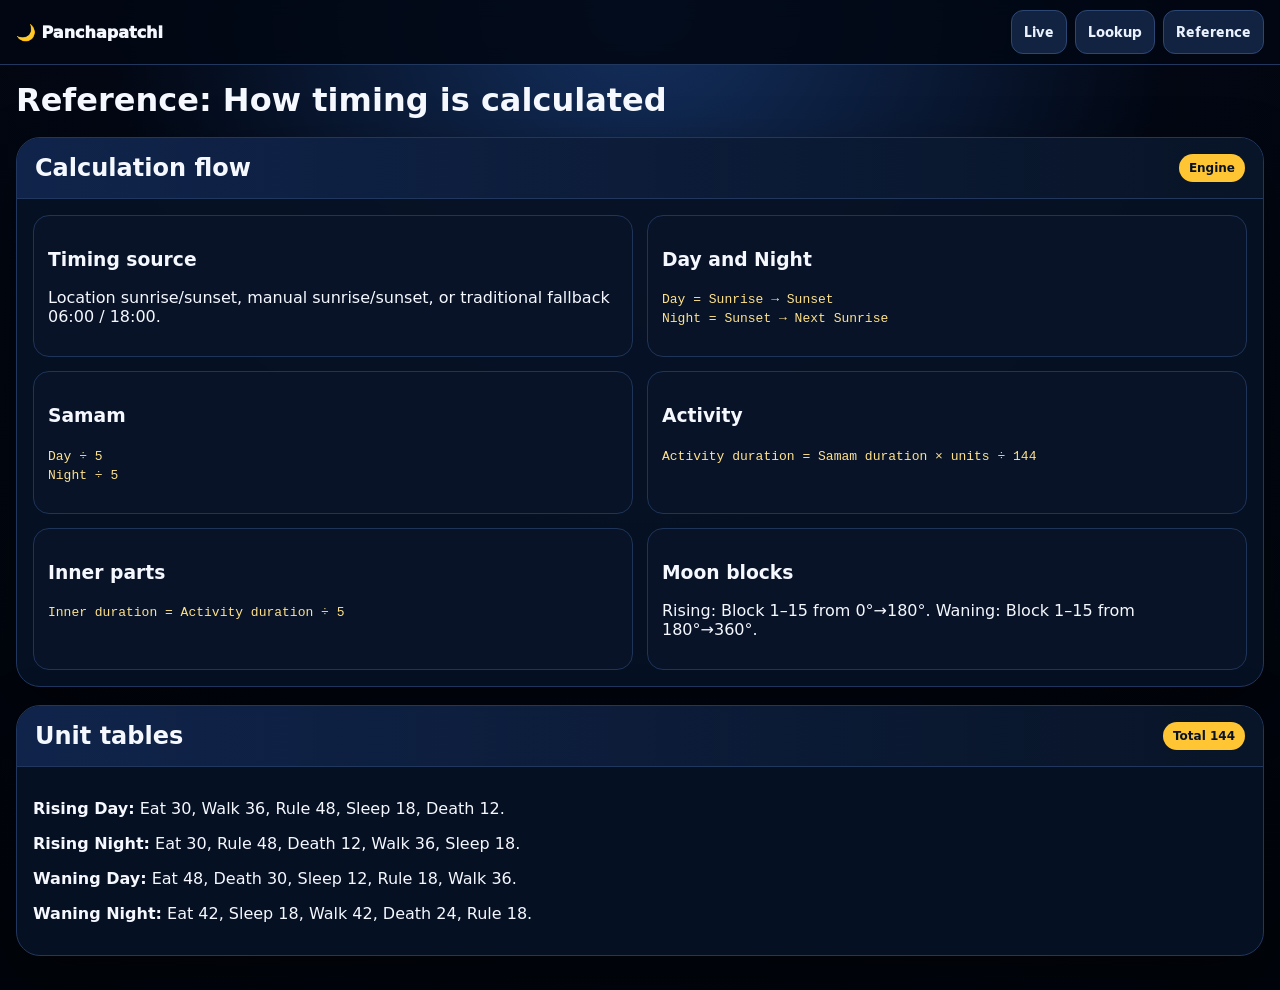
==== commit e6356d49: "Add files via upload" ====
--- a/reference.html
+++ b/reference.html
@@ -1,6 +1,42 @@
-<!doctype html><html lang="en"><head><meta charset="utf-8"><meta name="viewport" content="width=device-width,initial-scale=1"><title>Panchapatchi Reference</title><link rel="stylesheet" href="assets/css/style.css"></head><body><nav class="nav"><div class="nav-inner"><div class="brand">🌙 Sarakalai Panchapatchi</div><div class="menu"><a class="btn" href="index.html">Home</a><a class="btn" href="profile.html">Profile</a><a class="btn" href="reference.html">Reference</a></div></div></nav><main class="wrap"><h1>Reference: How timing is calculated</h1><section class="section"><div class="section-head"><h2>Calculation flow</h2><span class="badge">Engine</span></div><div class="pad ref-grid"><div class="formula"><h3>Timing source</h3><p>Location sunrise/sunset, manual sunrise/sunset, or traditional fallback 06:00 / 18:00.</p></div><div class="formula"><h3>Day and Night</h3><p><code>Day = Sunrise → Sunset</code><br><code>Night = Sunset → Next Sunrise</code></p></div><div class="formula"><h3>Samam</h3><p><code>Day ÷ 5</code><br><code>Night ÷ 5</code></p></div><div class="formula"><h3>Activity</h3><p><code>Activity duration = Samam duration × units ÷ 144</code></p></div><div class="formula"><h3>Inner parts</h3><p><code>Inner duration = Activity duration ÷ 5</code></p></div><div class="formula"><h3>Moon blocks</h3><p>Rising: Block 1–15 from 0°→180°. Waning: Block 1–15 from 180°→360°.</p></div></div></section><section class="section"><div class="section-head"><h2>Unit tables</h2><span class="badge">Total 144</span></div><div class="pad"><p><b>Rising Day:</b> Eat 30, Walk 36, Rule 48, Sleep 18, Death 12.</p><p><b>Rising Night:</b> Eat 30, Rule 48, Death 12, Walk 36, Sleep 18.</p><p><b>Waning Day:</b> Eat 48, Death 30, Sleep 12, Rule 18, Walk 36.</p><p><b>Waning Night:</b> Eat 42, Sleep 18, Walk 42, Death 24, Rule 18.</p></div></section></main><script src="assets/js/app.js"></script><div class="mobile-bottom-nav">
+<!doctype html><html lang="en"><head><meta charset="utf-8"><meta name="viewport" content="width=device-width,initial-scale=1">
+<meta name="description" content="Reference guide explaining Panchapatchi.com timing calculations: sunrise, sunset, day and night samam, moon phase, tithi, activity units and inner parts.">
+<meta name="robots" content="index, follow">
+<link rel="canonical" href="https://panchapatchi.com/reference.html">
+<meta name="theme-color" content="#020713">
+<meta name="application-name" content="Panchapatchi">
+<meta name="apple-mobile-web-app-title" content="Panchapatchi">
+<meta name="apple-mobile-web-app-capable" content="yes">
+<meta name="apple-mobile-web-app-status-bar-style" content="black-translucent">
+
+<meta property="og:type" content="website">
+<meta property="og:site_name" content="Panchapatchi">
+<meta property="og:title" content="Panchapatchi Calculation Reference | Panchapatchi.com">
+<meta property="og:description" content="Reference guide explaining Panchapatchi.com timing calculations: sunrise, sunset, day and night samam, moon phase, tithi, activity units and inner parts.">
+<meta property="og:url" content="https://panchapatchi.com/reference.html">
+<meta property="og:locale" content="ta_IN">
+
+<meta name="twitter:card" content="summary">
+<meta name="twitter:title" content="Panchapatchi Calculation Reference | Panchapatchi.com">
+<meta name="twitter:description" content="Reference guide explaining Panchapatchi.com timing calculations: sunrise, sunset, day and night samam, moon phase, tithi, activity units and inner parts.">
+
+<script type="application/ld+json">
+{
+  "@context": "https://schema.org",
+  "@type": "WebApplication",
+  "name": "Panchapatchi",
+  "url": "https://panchapatchi.com",
+  "applicationCategory": "LifestyleApplication",
+  "operatingSystem": "Any",
+  "description": "Reference guide explaining Panchapatchi.com timing calculations: sunrise, sunset, day and night samam, moon phase, tithi, activity units and inner parts.",
+  "inLanguage": [
+    "ta",
+    "en"
+  ]
+}
+</script><title>Panchapatchi Calculation Reference | Panchapatchi.com</title><link rel="stylesheet" href="assets/css/style.css"><link rel="manifest" href="site.webmanifest">
+</head><body><nav class="nav"><div class="nav-inner"><div class="brand">🌙 Panchapatchi</div><div class="menu"><a class="btn" href="index.html">Live</a><a class="btn" href="lookup.html">Lookup</a><a class="btn" href="reference.html">Reference</a></div></div></nav><main class="wrap"><h1>Reference: How timing is calculated</h1><section class="section"><div class="section-head"><h2>Calculation flow</h2><span class="badge">Engine</span></div><div class="pad ref-grid"><div class="formula"><h3>Timing source</h3><p>Location sunrise/sunset, manual sunrise/sunset, or traditional fallback 06:00 / 18:00.</p></div><div class="formula"><h3>Day and Night</h3><p><code>Day = Sunrise → Sunset</code><br><code>Night = Sunset → Next Sunrise</code></p></div><div class="formula"><h3>Samam</h3><p><code>Day ÷ 5</code><br><code>Night ÷ 5</code></p></div><div class="formula"><h3>Activity</h3><p><code>Activity duration = Samam duration × units ÷ 144</code></p></div><div class="formula"><h3>Inner parts</h3><p><code>Inner duration = Activity duration ÷ 5</code></p></div><div class="formula"><h3>Moon blocks</h3><p>Rising: Block 1–15 from 0°→180°. Waning: Block 1–15 from 180°→360°.</p></div></div></section><section class="section"><div class="section-head"><h2>Unit tables</h2><span class="badge">Total 144</span></div><div class="pad"><p><b>Rising Day:</b> Eat 30, Walk 36, Rule 48, Sleep 18, Death 12.</p><p><b>Rising Night:</b> Eat 30, Rule 48, Death 12, Walk 36, Sleep 18.</p><p><b>Waning Day:</b> Eat 48, Death 30, Sleep 12, Rule 18, Walk 36.</p><p><b>Waning Night:</b> Eat 42, Sleep 18, Walk 42, Death 24, Rule 18.</p></div></section></main><script src="assets/js/app.js"></script><div class="mobile-bottom-nav">
 <a class="" href="index.html"><span class="ico">🏠</span><span>Live</span></a>
-<a class="" href="profile.html"><span class="ico">👤</span><span>Profile</span></a>
+<a class="" href="lookup.html"><span class="ico">🔎</span><span>Lookup</span></a>
 <a class="active" href="reference.html"><span class="ico">📖</span><span>Info</span></a>
 </div>
 </body></html>
--- a/assets/css/style.css
+++ b/assets/css/style.css
@@ -353,3 +353,231 @@
 .v032-inner-line{margin-top:8px!important;display:block!important}.v032-inner-line .inner-dots{margin-top:0!important;gap:10px!important}
 .inner-dot{width:30px!important;height:30px!important}
 @media(max-width:390px){.v033-main-row{grid-template-columns:minmax(0,1fr) 104px!important}.twelve-bubble.big{width:28px!important;height:28px!important}.twelve-bubble.small{width:11px!important;height:11px!important}.inner-dot{width:28px!important;height:28px!important}}
+
+/* v039 polish */
+.v033-main-row{grid-template-columns:minmax(0,1fr) 126px!important;gap:10px!important}
+.v033-lunar-side{min-height:184px!important;max-height:208px!important;padding:9px 7px!important}
+.lunar-arc-fixed{height:106px!important}.lunar-arc-fixed .arc-label{font-size:11px!important}.lunar-arc-fixed .arc-mark{width:15px!important;height:15px!important}
+.lunar-arc-fixed .m1{left:18px!important;top:19px!important}.lunar-arc-fixed .m2{left:39px!important;top:8px!important}.lunar-arc-fixed .m3{left:61px!important;top:19px!important}.lunar-arc-fixed .m4{left:72px!important;top:45px!important}.lunar-arc-fixed .m5{left:61px!important;top:70px!important}.lunar-arc-fixed .m6{left:39px!important;top:82px!important}.lunar-arc-fixed .m7{left:18px!important;top:70px!important}
+.v033-tithi-name{font-size:13px!important}.v034-lunar-small{font-size:10px!important}
+.v032-remaining{font-size:34px!important;margin:4px 0 8px!important}
+.twelve-row{width:100%!important;max-width:none!important;justify-content:space-between!important;gap:6px!important;margin-top:10px!important;padding-right:4px!important}
+.twelve-bubble.big{width:34px!important;height:34px!important;font-size:15px!important}.twelve-bubble.small{width:15px!important;height:15px!important}
+.twelve-caption{font-size:13px!important;margin-top:4px!important}
+.v032-inner-line{display:none!important}
+@media(max-width:390px){.v033-main-row{grid-template-columns:minmax(0,1fr) 116px!important}.twelve-bubble.big{width:31px!important;height:31px!important}.twelve-bubble.small{width:13px!important;height:13px!important}}
+
+/* v040: landscape lunar panel above activity + bigger current bird */
+.v033-main-row{display:block!important}
+.v033-lunar-side{width:100%!important;min-height:92px!important;max-height:none!important;padding:8px 10px!important;margin:0 0 12px 0!important;border-radius:18px!important}
+.v033-lunar-curve{width:100%!important}
+.lunar-arc-fixed{height:62px!important;max-width:360px;margin:0 auto}
+.lunar-arc-fixed .arc-label{top:25px!important;font-size:12px!important}
+.lunar-arc-fixed .arc-start{left:0!important}.lunar-arc-fixed .arc-end{right:0!important}
+.lunar-arc-fixed .arc-mark{width:16px!important;height:16px!important}
+.lunar-arc-fixed .m1{left:14%!important;top:32px!important}.lunar-arc-fixed .m2{left:26%!important;top:16px!important}.lunar-arc-fixed .m3{left:39%!important;top:6px!important}.lunar-arc-fixed .m4{left:50%!important;top:2px!important}.lunar-arc-fixed .m5{left:61%!important;top:6px!important}.lunar-arc-fixed .m6{left:74%!important;top:16px!important}.lunar-arc-fixed .m7{left:86%!important;top:32px!important}
+.v033-tithi-name{font-size:13px!important;margin-top:2px!important}
+.v034-lunar-small{display:inline-block;margin-left:6px;font-size:10px!important}
+.v032-activity-title{font-size:32px!important;line-height:1.1!important}
+.v032-remaining{font-size:40px!important}
+.twelve-row{overflow:visible!important;gap:5px!important}
+.twelve-bubble.big{width:36px!important;height:36px!important}
+.twelve-bubble.small{width:14px!important;height:14px!important}
+@media(max-width:760px){.v032-activity-title{font-size:31px!important}.v032-remaining{font-size:38px!important}.v033-lunar-side{min-height:86px!important;padding:7px 8px!important}.lunar-arc-fixed{height:58px!important}.lunar-arc-fixed .arc-mark{width:15px!important;height:15px!important}.twelve-bubble.big{width:34px!important;height:34px!important}.twelve-bubble.small{width:12px!important;height:12px!important}}
+@media(max-width:390px){.v032-activity-title{font-size:28px!important}.v032-remaining{font-size:34px!important}.twelve-bubble.big{width:31px!important;height:31px!important}.twelve-bubble.small{width:10px!important;height:10px!important}}
+
+/* v041 final live polish */
+.v032-activity-title{
+  display:grid;
+  grid-template-columns:72px 1fr;
+  align-items:center;
+  gap:12px;
+  font-size:28px!important;
+  line-height:1.08!important;
+}
+.current-bird-hero{
+  font-size:58px;
+  line-height:1;
+  filter:drop-shadow(0 0 18px rgba(255,197,51,.22));
+}
+.current-bird-name{
+  font-size:34px;
+  font-weight:950;
+}
+.current-activity-line{
+  margin-top:4px;
+  font-size:18px;
+  color:#dbe8ff;
+  font-weight:950;
+}
+.good-time-badge{
+  display:inline-flex;
+  align-items:center;
+  gap:8px;
+  margin-top:8px;
+  padding:8px 12px;
+  border-radius:999px;
+  border:1px solid rgba(255,197,51,.45);
+  background:rgba(255,197,51,.10);
+  color:var(--gold);
+  font-weight:950;
+  font-size:16px;
+}
+.v032-remaining{font-size:39px!important;margin-top:8px!important}
+.duration-line{font-size:16px!important}
+.percent-line#activityPercentText{display:none!important}
+.v033-lunar-side{width:100%!important;min-height:98px!important;padding:10px 12px!important}
+.lunar-arc-fixed{height:58px!important;max-width:none!important;width:100%!important}
+.lunar-arc-fixed .arc-label{font-size:12px!important;top:22px!important}
+.lunar-arc-fixed .arc-start{left:0!important}.lunar-arc-fixed .arc-end{right:0!important}
+.lunar-arc-fixed .arc-mark{width:13px!important;height:13px!important}
+.lunar-arc-fixed .m1{left:8%!important;top:30px!important}
+.lunar-arc-fixed .m2{left:15%!important;top:20px!important}
+.lunar-arc-fixed .m3{left:22%!important;top:12px!important}
+.lunar-arc-fixed .m4{left:29%!important;top:7px!important}
+.lunar-arc-fixed .m5{left:36%!important;top:4px!important}
+.lunar-arc-fixed .m6{left:43%!important;top:3px!important}
+.lunar-arc-fixed .m7{left:50%!important;top:2px!important}
+.lunar-arc-fixed .m8{left:57%!important;top:3px!important}
+.lunar-arc-fixed .m9{left:64%!important;top:4px!important}
+.lunar-arc-fixed .m10{left:71%!important;top:7px!important}
+.lunar-arc-fixed .m11{left:78%!important;top:12px!important}
+.lunar-arc-fixed .m12{left:85%!important;top:20px!important}
+.lunar-arc-fixed .m13{left:92%!important;top:30px!important}
+.v033-tithi-name{font-size:13px!important}
+.twelve-row{
+  gap:5px!important;
+  justify-content:space-between!important;
+  align-items:center!important;
+  overflow:visible!important;
+}
+.twelve-bubble{transition:.2s ease}
+.twelve-bubble.big.p1{width:27px!important;height:27px!important;font-size:11px!important}
+.twelve-bubble.big.p2{width:30px!important;height:30px!important;font-size:12px!important}
+.twelve-bubble.big.p3{width:33px!important;height:33px!important;font-size:13px!important}
+.twelve-bubble.big.p4{width:36px!important;height:36px!important;font-size:14px!important}
+.twelve-bubble.big.p5{width:40px!important;height:40px!important;font-size:15px!important}
+.twelve-bubble.small.p6{width:17px!important;height:17px!important}
+.twelve-bubble.small.p7{width:16px!important;height:16px!important}
+.twelve-bubble.small.p8{width:15px!important;height:15px!important}
+.twelve-bubble.small.p9{width:14px!important;height:14px!important}
+.twelve-bubble.small.p10{width:13px!important;height:13px!important}
+.twelve-bubble.small.p11{width:12px!important;height:12px!important}
+.twelve-bubble.small.p12{width:11px!important;height:11px!important}
+.twelve-bubble.active{
+  box-shadow:0 0 24px rgba(255,197,51,.9)!important;
+}
+.twelve-caption{
+  font-size:13px!important;
+  color:#dbe8ff!important;
+}
+@media(max-width:760px){
+  .v032-activity-title{grid-template-columns:64px 1fr;font-size:26px!important}
+  .current-bird-hero{font-size:54px}
+  .current-bird-name{font-size:32px}
+  .current-activity-line{font-size:17px}
+  .v032-remaining{font-size:38px!important}
+  .twelve-row{gap:4px!important}
+  .twelve-bubble.big.p1{width:25px!important;height:25px!important}
+  .twelve-bubble.big.p2{width:28px!important;height:28px!important}
+  .twelve-bubble.big.p3{width:31px!important;height:31px!important}
+  .twelve-bubble.big.p4{width:34px!important;height:34px!important}
+  .twelve-bubble.big.p5{width:37px!important;height:37px!important}
+  .twelve-bubble.small.p6{width:15px!important;height:15px!important}
+  .twelve-bubble.small.p7{width:14px!important;height:14px!important}
+  .twelve-bubble.small.p8{width:13px!important;height:13px!important}
+  .twelve-bubble.small.p9{width:12px!important;height:12px!important}
+  .twelve-bubble.small.p10{width:11px!important;height:11px!important}
+  .twelve-bubble.small.p11{width:10px!important;height:10px!important}
+  .twelve-bubble.small.p12{width:9px!important;height:9px!important}
+}
+@media(max-width:390px){
+  .current-bird-name{font-size:28px}
+  .current-bird-hero{font-size:50px}
+}
+
+/* v042 render fixed */
+.mobile-bottom-nav{height:54px!important;padding:2px 0 max(2px,env(safe-area-inset-bottom))!important;grid-template-columns:repeat(3,1fr)!important}
+.mobile-bottom-nav a{display:flex!important;flex-direction:column!important;align-items:center!important;justify-content:center!important;gap:1px!important;font-size:9px!important;font-weight:700!important;line-height:1!important}
+.mobile-bottom-nav .ico{font-size:16px!important;line-height:1!important;margin-bottom:1px!important}.mobile-bottom-nav a.active{color:var(--gold)!important}.mobile-bottom-nav a.active .ico{transform:scale(1.08)!important}
+@media(max-width:480px){.mobile-bottom-nav{height:50px!important}.mobile-bottom-nav .ico{font-size:15px!important}.mobile-bottom-nav a{font-size:8px!important}}
+.v033-lunar-side{width:100%!important;min-height:112px!important;max-height:none!important;padding:8px 12px!important;margin:0 0 12px 0!important;border-radius:18px!important;overflow:hidden!important}
+.v033-lunar-curve{width:100%!important;white-space:normal!important;font-family:"Hind Madurai",system-ui,sans-serif!important}
+.lunar-top,.lunar-bottom{display:flex;justify-content:space-between;align-items:center;font-weight:900}.lunar-top{font-size:12px;color:#cfe0ff;margin-bottom:2px}.lunar-bottom{font-size:20px;margin-top:2px}
+.lunar-arc-fixed{position:relative;height:52px!important;width:100%!important;max-width:none!important;margin:0 auto!important}.lunar-arc-fixed .arc-label{display:none!important}
+.lunar-arc-fixed .arc-mark{position:absolute;width:13px!important;height:13px!important;border-radius:50%;border:1px solid #31476e;background:#0d1930}.lunar-arc-fixed .arc-mark.passed{background:#31476e}.lunar-arc-fixed .arc-mark.active{background:var(--gold);border-color:var(--gold);box-shadow:0 0 18px rgba(255,197,51,.85);transform:scale(1.35)}
+.lunar-arc-fixed .m1{left:8%!important;top:32px!important}.lunar-arc-fixed .m2{left:15%!important;top:21px!important}.lunar-arc-fixed .m3{left:22%!important;top:13px!important}.lunar-arc-fixed .m4{left:29%!important;top:7px!important}.lunar-arc-fixed .m5{left:36%!important;top:4px!important}.lunar-arc-fixed .m6{left:43%!important;top:2px!important}.lunar-arc-fixed .m7{left:50%!important;top:1px!important}.lunar-arc-fixed .m8{left:57%!important;top:2px!important}.lunar-arc-fixed .m9{left:64%!important;top:4px!important}.lunar-arc-fixed .m10{left:71%!important;top:7px!important}.lunar-arc-fixed .m11{left:78%!important;top:13px!important}.lunar-arc-fixed .m12{left:85%!important;top:21px!important}.lunar-arc-fixed .m13{left:92%!important;top:32px!important}
+.v033-tithi-name{font-size:13px!important;margin-top:2px!important;color:var(--gold);font-weight:950;text-align:center}.v034-lunar-small{display:inline-block;margin-left:6px;color:var(--muted);font-size:10px!important}
+
+/* v043 animated 12-part progress, no Part text */
+.twelve-row{
+  position:relative;
+  margin-top:10px!important;
+  padding:8px 2px 6px!important;
+  overflow:visible!important;
+}
+.twelve-bubble{position:relative}
+.twelve-bubble.active::after{
+  content:"";
+  position:absolute;
+  inset:-7px;
+  border-radius:999px;
+  border:2px solid rgba(255,197,51,.55);
+  animation:ppPulse 1.15s ease-out infinite;
+}
+.twelve-bubble.active{
+  animation:ppActiveBeat 1.15s ease-in-out infinite;
+}
+.twelve-bubble.passed{
+  box-shadow:0 0 8px rgba(255,197,51,.18);
+}
+.twelve-caption{display:none!important}
+@keyframes ppPulse{
+  0%{transform:scale(.7);opacity:.9}
+  100%{transform:scale(1.45);opacity:0}
+}
+@keyframes ppActiveBeat{
+  0%,100%{transform:scale(1.18)}
+  50%{transform:scale(1.32)}
+}
+
+/* v044 atcharam + running horizontal progress */
+.v032-activity-title{grid-template-columns:92px 1fr!important;gap:14px!important;align-items:center!important}
+.current-bird-hero{font-size:86px!important;line-height:1!important;filter:drop-shadow(0 0 22px rgba(255,197,51,.32))!important}
+.current-bird-name{font-size:38px!important;line-height:1!important}
+.live-hero-meta{display:flex;align-items:center;justify-content:space-between;gap:10px}
+.atcharam-badge{margin-left:auto;min-width:58px;text-align:center;padding:8px 10px;border-radius:16px;border:1px solid rgba(255,197,51,.45);background:rgba(255,197,51,.10);color:var(--gold);font-weight:950}
+.atcharam-badge small{display:block;font-size:9px;color:#cfe0ff;text-transform:uppercase;margin-bottom:1px}.atcharam-badge b{display:block;font-size:28px;line-height:1}
+.quality-line{display:none!important}.good-time-badge{margin-top:7px!important}
+.twelve-row{--progress:0%;position:relative!important;height:46px;padding:8px 0!important;margin-top:12px!important;overflow:visible!important}
+.twelve-row::before{content:"";position:absolute;left:0;right:0;top:50%;height:6px;transform:translateY(-50%);border-radius:999px;background:#0b1831;border:1px solid #243a60}
+.twelve-row::after{content:"";position:absolute;left:0;top:50%;width:var(--progress);height:6px;transform:translateY(-50%);border-radius:999px;background:linear-gradient(90deg,rgba(255,197,51,.95),rgba(255,240,160,.95));box-shadow:0 0 18px rgba(255,197,51,.35);transition:width .9s linear}
+.twelve-bubble{z-index:2;background:#0d1930!important}.twelve-bubble.passed,.twelve-bubble.active{background:var(--gold)!important;color:#071225!important;border-color:var(--gold)!important}
+.twelve-bubble.active{animation:none!important;box-shadow:0 0 18px rgba(255,197,51,.75)!important}.twelve-bubble.active::after{display:none!important}
+@media(max-width:760px){.v032-activity-title{grid-template-columns:84px 1fr!important}.current-bird-hero{font-size:80px!important}.current-bird-name{font-size:34px!important}.atcharam-badge{min-width:52px;padding:7px 8px}.atcharam-badge b{font-size:25px}}
+@media(max-width:390px){.v032-activity-title{grid-template-columns:76px 1fr!important}.current-bird-hero{font-size:72px!important}.current-bird-name{font-size:31px!important}}
+
+/* v045 smoother running 12-part progress */
+.twelve-row::after{
+  transition:width 2s linear !important;
+  background:
+    linear-gradient(90deg, rgba(255,197,51,.95), rgba(255,240,160,.95), rgba(255,197,51,.95)) !important;
+  background-size:200% 100% !important;
+  animation:ppRunFill 2s linear infinite !important;
+}
+@keyframes ppRunFill{
+  from{background-position:0% 0}
+  to{background-position:200% 0}
+}
+
+/* v047 lookup page */
+.lookup-dock{position:sticky;bottom:58px;z-index:50;margin:12px 0}
+.lookup-dock-inner{display:grid;grid-template-columns:1fr 1fr auto;gap:8px;align-items:end;padding:10px;border:1px solid #2d4774;border-radius:20px;background:rgba(5,12,25,.94);backdrop-filter:blur(16px);box-shadow:0 12px 36px rgba(0,0,0,.35)}
+.lookup-dock label{display:block;color:var(--muted);font-size:10px;text-transform:uppercase;font-weight:950;margin-bottom:4px}
+.lookup-dock input{width:100%;border:1px solid #2d4774;border-radius:12px;background:#081327;color:#fff;padding:10px;font-family:inherit}
+.lookup-dock button{height:41px;border-radius:12px}
+@media(max-width:760px){.lookup-dock{bottom:54px}.lookup-dock-inner{grid-template-columns:1fr 1fr 58px;padding:8px}.lookup-dock input{padding:9px 7px;font-size:13px}.lookup-dock button{padding:8px 6px;font-size:12px}}
+
+/* v048 lookup reload fix */
+.lookup-page .live-card{transition:box-shadow .2s ease, transform .2s ease}
+.lookup-page .live-card.lookup-refresh{box-shadow:0 0 0 2px rgba(255,197,51,.35),0 0 42px rgba(255,197,51,.18);transform:translateY(-1px)}
